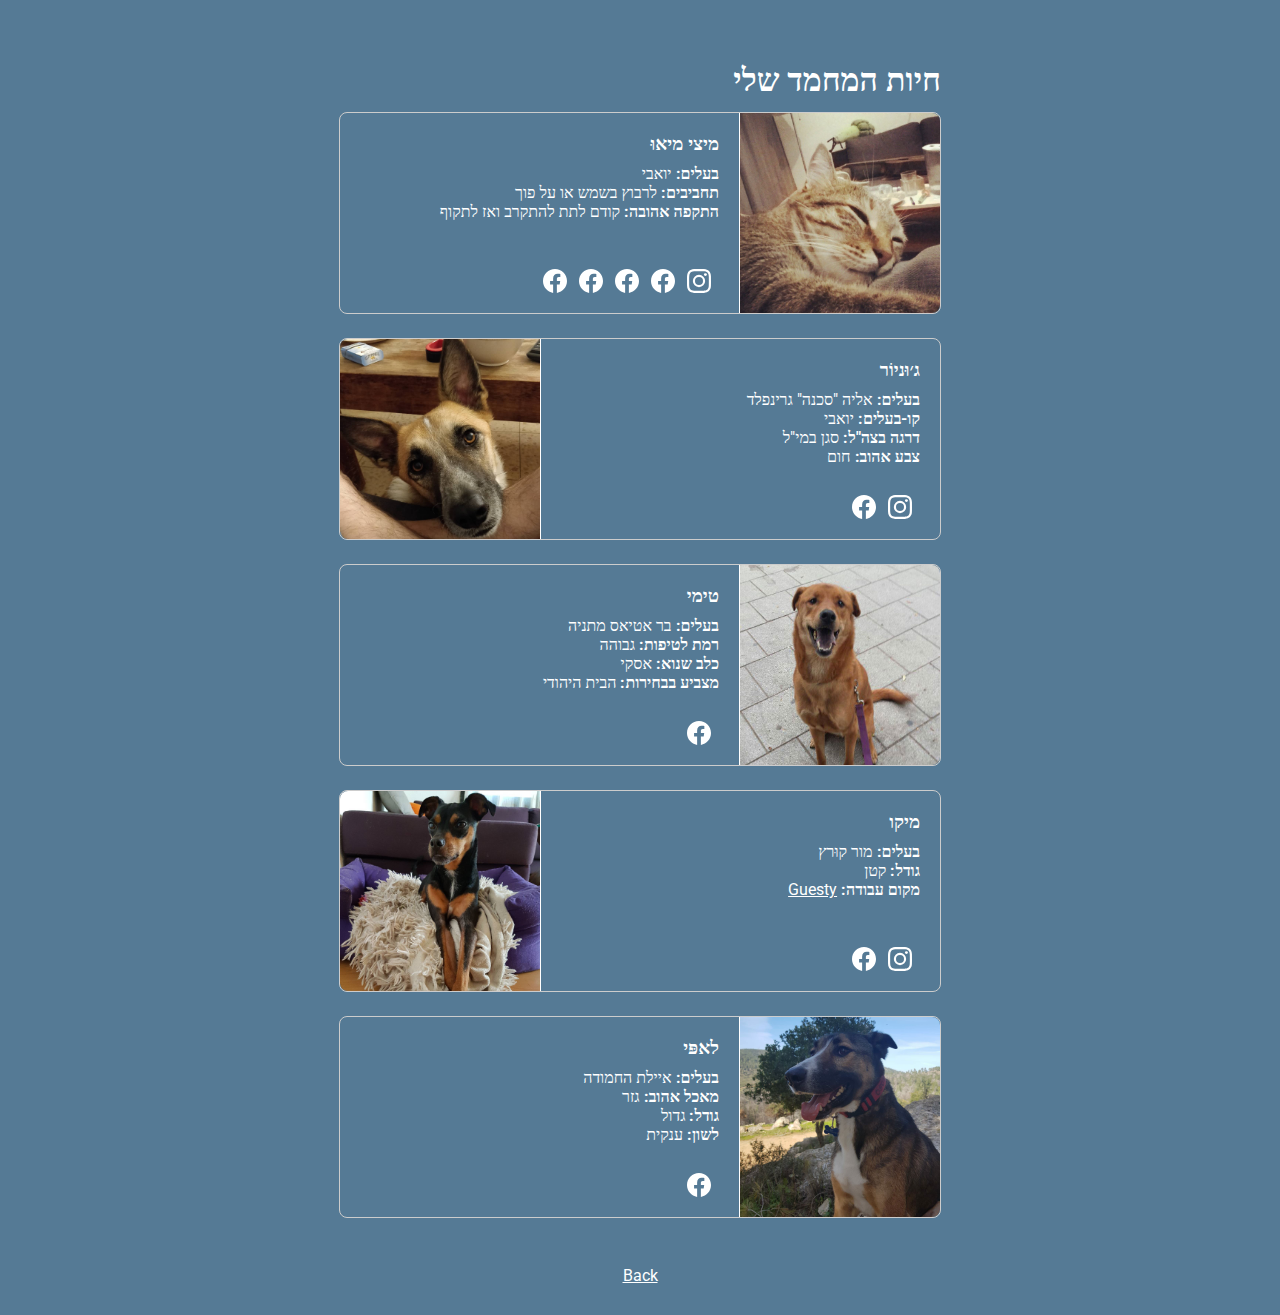
==== pets/index.html @ 9881aac6 "Add Pets page" ====
<!DOCTYPE html>
<html>
<head>
  <meta charset="utf-8" />
  <meta name="viewport" content="width=device-width, initial-scale=1" />

  <title>Yoavi - Pets</title>

  <link rel="icon" type="image/png" href="https://yoavi.codes/favicon.png" />
  <link href="//fonts.googleapis.com/css?family=Roboto" rel="stylesheet" />
  <link href="../css/yoavi.css" rel="stylesheet" type="text/css" />
  <link href="../css/pets.css" rel="stylesheet" type="text/css" />

  <meta property="og:title" content="Yoavi - Pets" />
  <meta property="og:description" content="Freelance web Developer" />
  <meta property="og:image" content="https://yoavi.codes/images/me.jpg" />
  <meta property="og:url" content="https://yoavi.codes/" />
  <meta property="og:site_name" content="Yoavi" />

  <meta name="twitter:title" content="Yoavi - Pets" />
  <meta name="twitter:description" content="Freelance web Developer" />
  <meta name="twitter:image" content="https://yoavi.codes/images/me.jpg" />
  <meta name="twitter:image:alt" content="Yoavi" />
  <meta name="twitter:card" content="summary" />
  <meta name="twitter:site" content="@yoavmatchulsky" />

  <!-- Google Tag Manager -->
  <script>(function(w,d,s,l,i){w[l]=w[l]||[];w[l].push({'gtm.start':
  new Date().getTime(),event:'gtm.js'});var f=d.getElementsByTagName(s)[0],
  j=d.createElement(s),dl=l!='dataLayer'?'&l='+l:'';j.async=true;j.src=
  'https://www.googletagmanager.com/gtm.js?id='+i+dl;f.parentNode.insertBefore(j,f);
  })(window,document,'script','dataLayer','GTM-MXPGCRL');</script>
  <!-- End Google Tag Manager -->
</head>
<body class="rtl yoavi-pets">
  <!-- Google Tag Manager (noscript) -->
  <noscript><iframe src="https://www.googletagmanager.com/ns.html?id=GTM-MXPGCRL"
  height="0" width="0" style="display:none;visibility:hidden"></iframe></noscript>
  <!-- End Google Tag Manager (noscript) -->

  <div class="container">
    <h1>חיות המחמד שלי</h1>

    <article class="pet">
      <div class="image">
        <img src="../images/pets/mitzi.jpg" />
      </div>

      <div class="content">
        <h3>מיצי מיאו&#x05BC;</h3>
        <p><strong>בעלים:</strong> יואבי</p>
        <p><strong>תחביבים:</strong> לרבוץ בשמש או על פוך</p>
        <p><strong>התקפה אהובה:</strong> קודם לתת להתקרב ואז לתקוף</p>

        <section class="socials">
          <a href="https://instagram.com/yoavmatchulsky" target="_blank" rel="noopener">
            <img src="../images/instagram.svg" />
          </a>
          <a href="https://www.facebook.com/mitzi.miu.3" target="_blank" rel="noopener">
            <img src="../images/facebook.svg" />
          </a>
          <a href="https://www.facebook.com/mitzi.miu.35" target="_blank" rel="noopener">
            <img src="../images/facebook.svg" />
          </a>
          <a href="https://www.facebook.com/mitzi.miu.33" target="_blank" rel="noopener">
            <img src="../images/facebook.svg" />
          </a>
          <a href="https://www.facebook.com/profile.php?id=100004191030526" target="_blank" rel="noopener">
            <img src="../images/facebook.svg" />
          </a>
        </section>
      </div>
    </article>

    <article class="pet">
      <div class="image">
        <img src="../images/pets/junior.jpg" />
      </div>

      <div class="content">
        <h3>ג׳ו&#x05BC;ניו&#x05B9;ר</h3>
        <p><strong>בעלים:</strong> אליה "סכנה" גרינפלד</p>
        <p><strong>קו-בעלים:</strong> יואבי</p>
        <p><strong>דרגה בצה"ל:</strong> סגן במי"ל</p>
        <p><strong>צבע אהוב:</strong> חום</p>

        <section class="socials">
          <a href="https://instagram.com/eliahaben" target="_blank" rel="noopener">
            <img src="../images/instagram.svg" />
          </a>
          <a href="https://www.facebook.com/Eliaben" target="_blank" rel="noopener">
            <img src="../images/facebook.svg" />
          </a>
        </section>
      </div>
    </article>

    <article class="pet">
      <div class="image">
        <img src="../images/pets/timmy.jpg" />
      </div>

      <div class="content">
        <h3>טימי</h3>
        <p><strong>בעלים:</strong> בר אטיאס מתניה</p>
        <p><strong>רמת לטיפות:</strong> גבוהה</p>
        <p><strong>כלב שנוא:</strong> אסקי</p>
        <p><strong>מצביע בבחירות:</strong> הבית היהודי</p>

        <section class="socials">
          <a href="https://www.facebook.com/bar.matanya" target="_blank" rel="noopener">
            <img src="../images/facebook.svg" />
          </a>
        </section>
      </div>
    </article>

    <article class="pet">
      <div class="image">
        <img src="../images/pets/miko.jpg" />
      </div>

      <div class="content">
        <h3>מיקו</h3>
        <p><strong>בעלים:</strong> מור קו&#x05BC;רץ</p>
        <p><strong>גודל:</strong> קטן</p>
        <p><strong>מקום עבודה:</strong> <a href="https://www.guesty.com/" target="_blank" rel="noopener">Guesty</a></p>

        <section class="socials">
          <a href="https://instagram.com/morkorc" target="_blank" rel="noopener">
            <img src="../images/instagram.svg" />
          </a>
          <a href="https://www.facebook.com/mor.korc" target="_blank" rel="noopener">
            <img src="../images/facebook.svg" />
          </a>
        </section>
      </div>
    </article>

    <article class="pet">
      <div class="image">
        <img src="../images/pets/lapi.jpg" />
      </div>

      <div class="content">
        <h3>לאפ&#x05BC;י</h3>
        <p><strong>בעלים:</strong> איילת החמודה</p>
        <p><strong>מאכל אהוב:</strong> גזר</p>
        <p><strong>גודל:</strong> גדול</p>
        <p><strong>לשון:</strong> ענקית</p>

        <section class="socials">
          <a href="https://www.facebook.com/ayeletgo" target="_blank" rel="noopener">
            <img src="../images/facebook.svg" />
          </a>
        </section>
      </div>
    </article>
  </div>

  <nav>
    <a href="../">Back</a>
  </nav>
</body>
</html>
---- css/yoavi.css ----
body {
  background: #557a95;
  color: white;
  padding: 0;
  margin: 0;
  display: flex;
  flex-direction: column;
  align-items: center;
  justify-content: center;
  height: 100vh;
  font-family: 'Roboto';
}

article {
  height: 200px;
  width: 600px;
  border: 1px solid #ccc;
  border-radius: 8px;
  display: flex;
}

article img.me {
  width: 200px;
  height: 200px;
  border-top-left-radius: 8px;
  border-bottom-left-radius: 8px;
}

article .content {
  padding: 20px;
  display: flex;
  flex-direction: column;
  /*background: #121212;*/
  border-top-right-radius: 8px;
  border-bottom-right-radius: 8px;
}

.content p {
  margin: 0 0 .5em;
  font-size: 16px;
}

.content p:last-of-type {
  flex-grow: 1;
}

h1 {
  line-height: 1;
  margin: 0 0 .5em;
  font-size: 32px;
  font-weight: bold;
}

h2 {
  line-height: 1;
  margin: 0 0 .5em;
  font-size: 24px;
  font-weight: bold;
}

.socials a {
  text-decoration: none;
}

.socials a img {
  width: 24px;
  height: 24px;
  margin-right: 8px;
  vertical-align: top;
}

a {
  text-decoration: underline;
  color: white;
}

nav {
  text-align: right;
  margin-top: 8px;
}

nav ul {
  width: 100%;
  list-style: none;
  padding: 0;
  margin: 0;
}

nav ul li {
  display: inline-block;
  margin: 0 8px;
}

@media only screen and (max-width: 720px) {
  article {
    border: 0;
    flex-direction: column;
    text-align: center;
    width: 100%;
    padding: 0;
    height: auto;
  }

  article img.me {
    margin: 0 auto;
    border-radius: 8px;
    border: 1px solid #ccc;
  }

  article .content {
    padding: 20px 0;
  }

  .socials {
    margin-top: 10px;
  }

  nav {
    border-top: 1px solid #ccc;
    padding-top: .5em;
  }
}

body.rtl {
  direction: rtl;
  unicode-bidi: normal;
}
---- css/pets.css ----
body.yoavi-pets {
  min-height: 100vh;
  height: auto;
}

body.yoavi-pets .container {
  margin: 24px;
}

.yoavi-pets h1 {
  margin-top: 40px;
}

.yoavi-pets article {
  margin-bottom: 24px;
}

.yoavi-pets .image {
  width: 200px;
  height: 200px;
  border-top-right-radius: 8px;
  border-bottom-right-radius: 8px;
  display: flex;
  align-items: center;
  justify-content: center;
  flex-shrink: 0;
  border-left: 1px solid white;
}

.yoavi-pets .image img {
  max-width: 200px;
  max-height: 200px;
  border-top-right-radius: 8px;
  border-bottom-right-radius: 8px;
}

.yoavi-pets .content {
  flex-grow: 1;
}

.yoavi-pets .content h3 {
  margin-top: 0;
  margin-bottom: .5em;
}

.yoavi-pets .content p {
  margin: 0;
}

.yoavi-pets article:nth-child(odd) {
  flex-direction: row-reverse;
}

.yoavi-pets article:nth-child(odd) .image,
.yoavi-pets article:nth-child(odd) .image img {
  border-top-right-radius: 0;
  border-bottom-right-radius: 0;
  border-top-left-radius: 8px;
  border-bottom-left-radius: 8px;
}

.yoavi-pets article:nth-child(odd) .image {
  border-left: none;
  border-right: 1px solid white;
}

.yoavi-pets nav {
  width: 100%;
  margin: 0 0 30px;
  text-align: center;
}

@media only screen and (max-width: 720px) {
  .yoavi-pets h1 {
    margin-top: 0;
  }

  .yoavi-pets article {
    border: 1px solid #eee;
    text-align: right;
    margin-right: 0;
    padding: 0;
    margin-left: 0;
    margin-right: 0;
    flex-direction: column !important;
    width: 320px;
  }

  .yoavi-pets article .image {
    border-radius: 0;
    border-top-left-radius: 8px;
    border-top-right-radius: 8px;
    background-color: #fff;
    border: 0 !important;
    height: 320px;
    width: 320px;
  }

  .yoavi-pets article .image img {
    border-radius: 0;
    border-top-left-radius: 8px;
    border-top-right-radius: 8px;
    max-width: 320px;
    max-height: 320px;
  }

  .yoavi-pets article .content {
    padding-left: 8px;
    padding: 20px;
    max-width: 320px;
  }

  .yoavi-pets article .socials {
    margin-top: 20px;
  }

  nav {
    border-top: 0;
    padding-top: 0;
  }
}
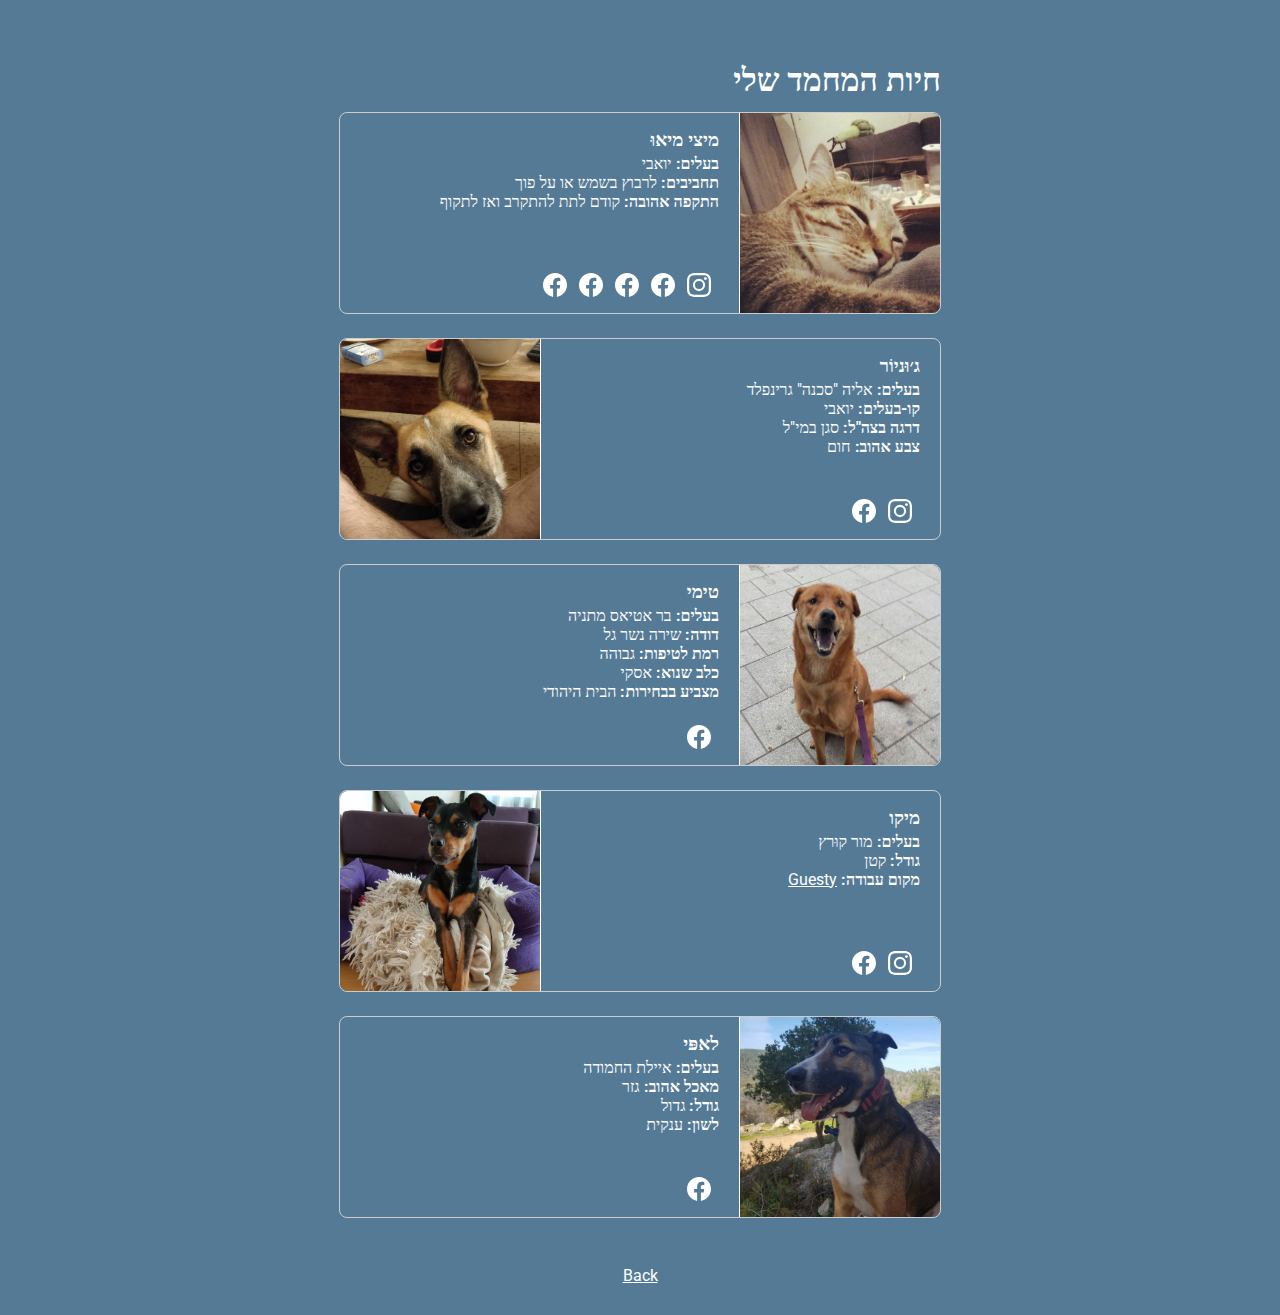
==== commit 548e49d5: "Pets: Add shira to timmy" ====
--- a/pets/index.html
+++ b/pets/index.html
@@ -103,6 +103,7 @@
       <div class="content">
         <h3>טימי</h3>
         <p><strong>בעלים:</strong> בר אטיאס מתניה</p>
+        <p><strong>דודה:</strong> שירה נשר גל</p>
         <p><strong>רמת לטיפות:</strong> גבוהה</p>
         <p><strong>כלב שנוא:</strong> אסקי</p>
         <p><strong>מצביע בבחירות:</strong> הבית היהודי</p>
--- a/css/pets.css
+++ b/css/pets.css
@@ -36,11 +36,12 @@
 
 .yoavi-pets .content {
   flex-grow: 1;
+  padding: 16px 20px;
 }
 
 .yoavi-pets .content h3 {
   margin-top: 0;
-  margin-bottom: .5em;
+  margin-bottom: .15em;
 }
 
 .yoavi-pets .content p {
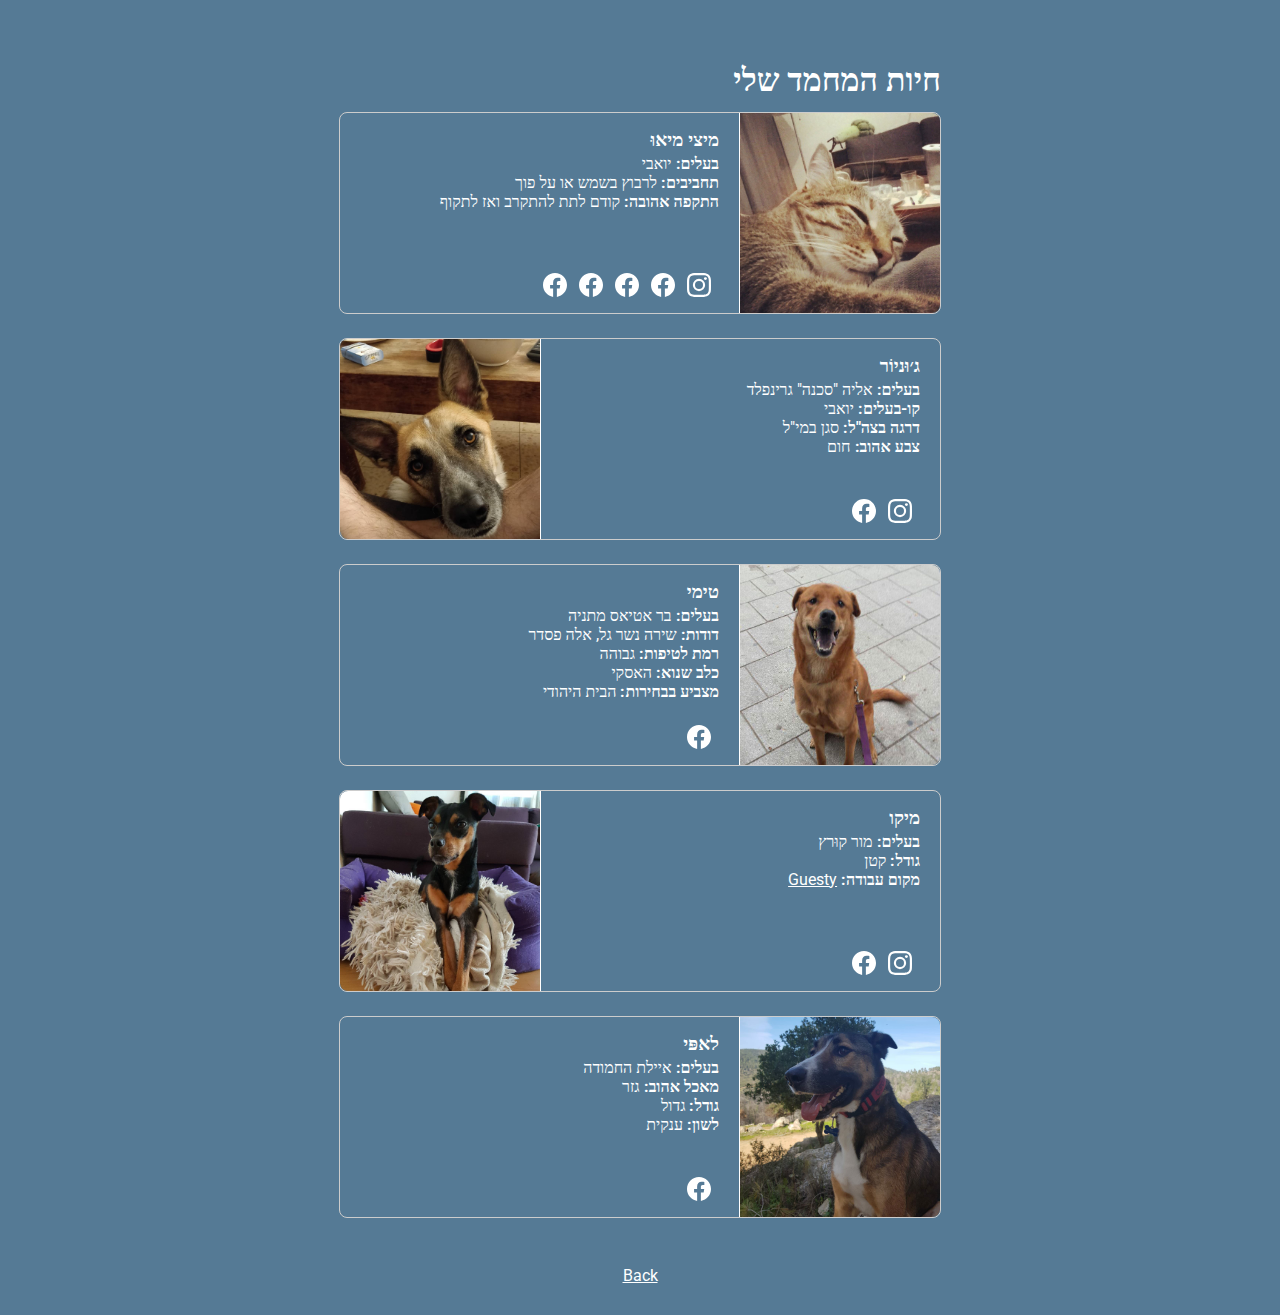
==== commit a0242ef0: "Pets: Add Ella to Timmy" ====
--- a/pets/index.html
+++ b/pets/index.html
@@ -103,9 +103,9 @@
       <div class="content">
         <h3>טימי</h3>
         <p><strong>בעלים:</strong> בר אטיאס מתניה</p>
-        <p><strong>דודה:</strong> שירה נשר גל</p>
+        <p><strong>דודות:</strong> שירה נשר גל, אלה פסדר</p>
         <p><strong>רמת לטיפות:</strong> גבוהה</p>
-        <p><strong>כלב שנוא:</strong> אסקי</p>
+        <p><strong>כלב שנוא:</strong> האסקי</p>
         <p><strong>מצביע בבחירות:</strong> הבית היהודי</p>
 
         <section class="socials">
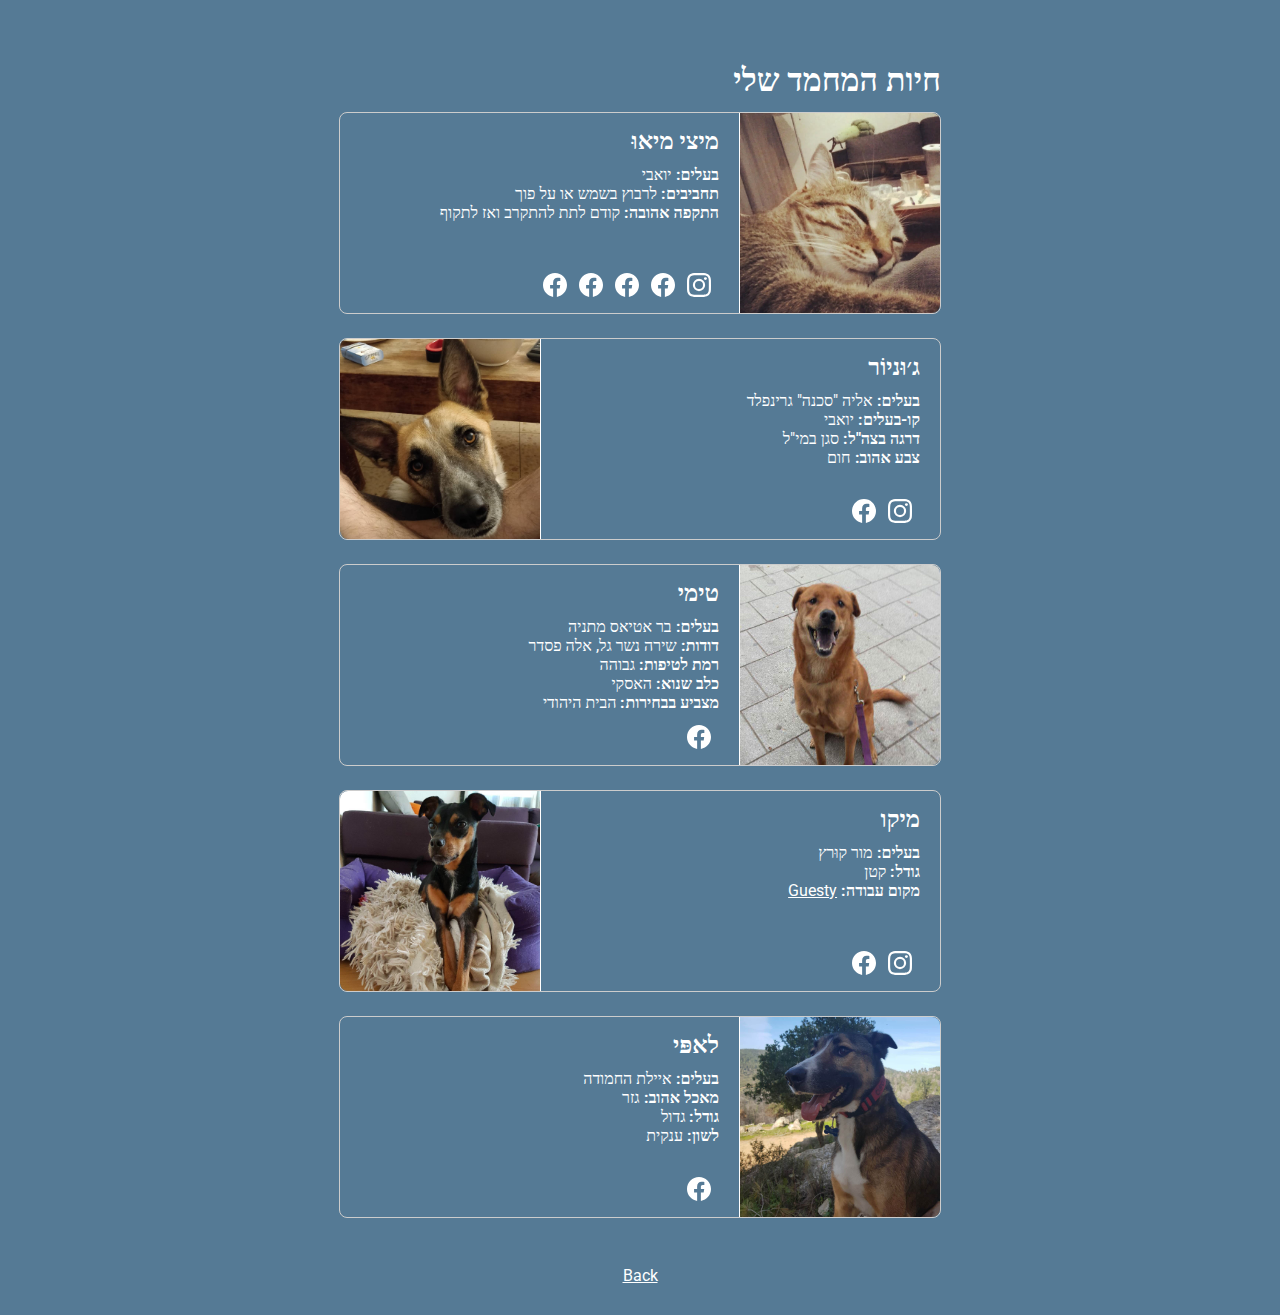
==== commit e2d25f29: "Accessibility fixes" ====
--- a/pets/index.html
+++ b/pets/index.html
@@ -1,5 +1,5 @@
 <!DOCTYPE html>
-<html>
+<html lang="he">
 <head>
   <meta charset="utf-8" />
   <meta name="viewport" content="width=device-width, initial-scale=1" />
@@ -7,9 +7,11 @@
   <title>Yoavi - Pets</title>
 
   <link rel="icon" type="image/png" href="https://yoavi.codes/favicon.png" />
-  <link href="//fonts.googleapis.com/css?family=Roboto" rel="stylesheet" />
+  <link href="//fonts.googleapis.com/css?family=Roboto&display=swap" rel="stylesheet" />
   <link href="../css/yoavi.css" rel="stylesheet" type="text/css" />
   <link href="../css/pets.css" rel="stylesheet" type="text/css" />
+
+  <meta name="description" content="Freelance web Developer" />
 
   <meta property="og:title" content="Yoavi - Pets" />
   <meta property="og:description" content="Freelance web Developer" />
@@ -43,30 +45,30 @@
 
     <article class="pet">
       <div class="image">
-        <img src="../images/pets/mitzi.jpg" />
+        <img src="../images/pets/mitzi.jpg" alt="מיצי מיאו" />
       </div>
 
       <div class="content">
-        <h3>מיצי מיאו&#x05BC;</h3>
+        <h2>מיצי מיאו&#x05BC;</h2>
         <p><strong>בעלים:</strong> יואבי</p>
         <p><strong>תחביבים:</strong> לרבוץ בשמש או על פוך</p>
         <p><strong>התקפה אהובה:</strong> קודם לתת להתקרב ואז לתקוף</p>
 
         <section class="socials">
           <a href="https://instagram.com/yoavmatchulsky" target="_blank" rel="noopener">
-            <img src="../images/instagram.svg" />
+            <img src="../images/instagram.svg" alt="Instagram Logo" />
           </a>
           <a href="https://www.facebook.com/mitzi.miu.3" target="_blank" rel="noopener">
-            <img src="../images/facebook.svg" />
+            <img src="../images/facebook.svg" alt="Facebook Logo" />
           </a>
           <a href="https://www.facebook.com/mitzi.miu.35" target="_blank" rel="noopener">
-            <img src="../images/facebook.svg" />
+            <img src="../images/facebook.svg" alt="Facebook Logo" />
           </a>
           <a href="https://www.facebook.com/mitzi.miu.33" target="_blank" rel="noopener">
-            <img src="../images/facebook.svg" />
+            <img src="../images/facebook.svg" alt="Facebook Logo" />
           </a>
           <a href="https://www.facebook.com/profile.php?id=100004191030526" target="_blank" rel="noopener">
-            <img src="../images/facebook.svg" />
+            <img src="../images/facebook.svg" alt="Facebook Logo" />
           </a>
         </section>
       </div>
@@ -74,11 +76,11 @@
 
     <article class="pet">
       <div class="image">
-        <img src="../images/pets/junior.jpg" />
+        <img src="../images/pets/junior.jpg" alt="ג'וניור" />
       </div>
 
       <div class="content">
-        <h3>ג׳ו&#x05BC;ניו&#x05B9;ר</h3>
+        <h2>ג׳ו&#x05BC;ניו&#x05B9;ר</h2>
         <p><strong>בעלים:</strong> אליה "סכנה" גרינפלד</p>
         <p><strong>קו-בעלים:</strong> יואבי</p>
         <p><strong>דרגה בצה"ל:</strong> סגן במי"ל</p>
@@ -86,10 +88,10 @@
 
         <section class="socials">
           <a href="https://instagram.com/eliahaben" target="_blank" rel="noopener">
-            <img src="../images/instagram.svg" />
+            <img src="../images/instagram.svg" alt="Instagram Logo" />
           </a>
           <a href="https://www.facebook.com/Eliaben" target="_blank" rel="noopener">
-            <img src="../images/facebook.svg" />
+            <img src="../images/facebook.svg" alt="Facebook Logo" />
           </a>
         </section>
       </div>
@@ -97,11 +99,11 @@
 
     <article class="pet">
       <div class="image">
-        <img src="../images/pets/timmy.jpg" />
+        <img src="../images/pets/timmy.jpg" alt="טימי" />
       </div>
 
       <div class="content">
-        <h3>טימי</h3>
+        <h2>טימי</h2>
         <p><strong>בעלים:</strong> בר אטיאס מתניה</p>
         <p><strong>דודות:</strong> שירה נשר גל, אלה פסדר</p>
         <p><strong>רמת לטיפות:</strong> גבוהה</p>
@@ -110,7 +112,7 @@
 
         <section class="socials">
           <a href="https://www.facebook.com/bar.matanya" target="_blank" rel="noopener">
-            <img src="../images/facebook.svg" />
+            <img src="../images/facebook.svg" alt="Facebook Logo" />
           </a>
         </section>
       </div>
@@ -118,21 +120,21 @@
 
     <article class="pet">
       <div class="image">
-        <img src="../images/pets/miko.jpg" />
+        <img src="../images/pets/miko.jpg" alt="מיקו" />
       </div>
 
       <div class="content">
-        <h3>מיקו</h3>
+        <h2>מיקו</h2>
         <p><strong>בעלים:</strong> מור קו&#x05BC;רץ</p>
         <p><strong>גודל:</strong> קטן</p>
         <p><strong>מקום עבודה:</strong> <a href="https://www.guesty.com/" target="_blank" rel="noopener">Guesty</a></p>
 
         <section class="socials">
           <a href="https://instagram.com/morkorc" target="_blank" rel="noopener">
-            <img src="../images/instagram.svg" />
+            <img src="../images/instagram.svg" alt="Instagram Logo" />
           </a>
           <a href="https://www.facebook.com/mor.korc" target="_blank" rel="noopener">
-            <img src="../images/facebook.svg" />
+            <img src="../images/facebook.svg" alt="Facebook Logo" />
           </a>
         </section>
       </div>
@@ -140,11 +142,11 @@
 
     <article class="pet">
       <div class="image">
-        <img src="../images/pets/lapi.jpg" />
+        <img src="../images/pets/lapi.jpg" alt="לאפי" />
       </div>
 
       <div class="content">
-        <h3>לאפ&#x05BC;י</h3>
+        <h2>לאפ&#x05BC;י</h2>
         <p><strong>בעלים:</strong> איילת החמודה</p>
         <p><strong>מאכל אהוב:</strong> גזר</p>
         <p><strong>גודל:</strong> גדול</p>
@@ -152,7 +154,7 @@
 
         <section class="socials">
           <a href="https://www.facebook.com/ayeletgo" target="_blank" rel="noopener">
-            <img src="../images/facebook.svg" />
+            <img src="../images/facebook.svg" alt="Facebook Logo" />
           </a>
         </section>
       </div>
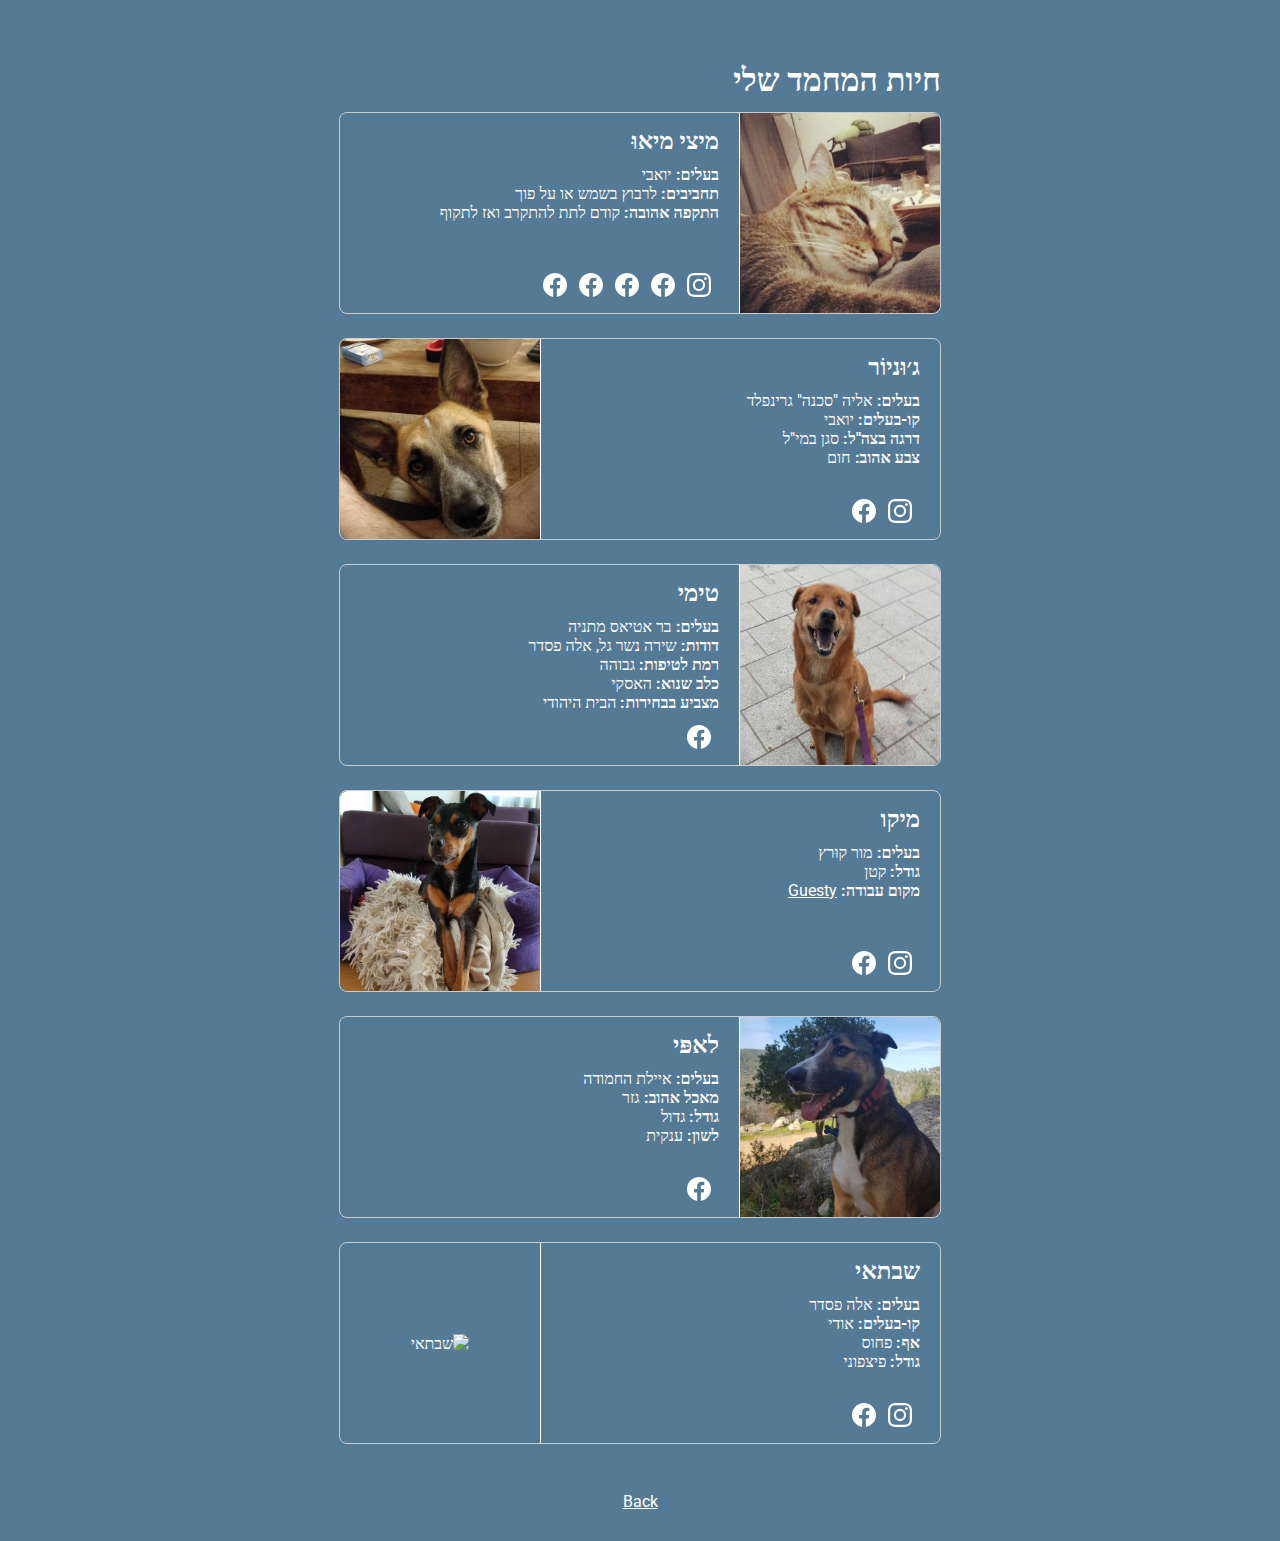
==== commit 8462ac00: "Add Shabtai to pets" ====
--- a/pets/index.html
+++ b/pets/index.html
@@ -74,7 +74,7 @@
       </div>
     </article>
 
-    <article class="pet">
+    <article class="pet" id="junior">
       <div class="image">
         <img src="../images/pets/junior.jpg" alt="ג'וניור" />
       </div>
@@ -97,7 +97,7 @@
       </div>
     </article>
 
-    <article class="pet">
+    <article class="pet" id="timmy">
       <div class="image">
         <img src="../images/pets/timmy.jpg" alt="טימי" />
       </div>
@@ -118,7 +118,7 @@
       </div>
     </article>
 
-    <article class="pet">
+    <article class="pet" id="miko">
       <div class="image">
         <img src="../images/pets/miko.jpg" alt="מיקו" />
       </div>
@@ -140,7 +140,7 @@
       </div>
     </article>
 
-    <article class="pet">
+    <article class="pet" id="lapi">
       <div class="image">
         <img src="../images/pets/lapi.jpg" alt="לאפי" />
       </div>
@@ -159,6 +159,29 @@
         </section>
       </div>
     </article>
+
+    <article class="pet" id="shabtai">
+      <div class="image">
+        <img src="../images/pets/shabtai.jpg" alt="שבתאי" />
+      </div>
+
+      <div class="content">
+        <h2>שבתאי</h2>
+        <p><strong>בעלים:</strong> אלה פסדר</p>
+        <p><strong>קו-בעלים:</strong> אודי</p>
+        <p><strong>אף:</strong> פחוס</p>
+        <p><strong>גודל:</strong> פיצפוני</p>
+
+        <section class="socials">
+          <a href="https://www.instagram.com/pasderella/" target="_blank" rel="noopener">
+            <img src="../images/instagram.svg" alt="Instagram Logo" />
+          </a>
+          <a href="https://www.facebook.com/ella.pasder" target="_blank" rel="noopener">
+            <img src="../images/facebook.svg" alt="Facebook Logo" />
+          </a>
+        </section>
+      </div>
+    </article>
   </div>
 
   <nav>
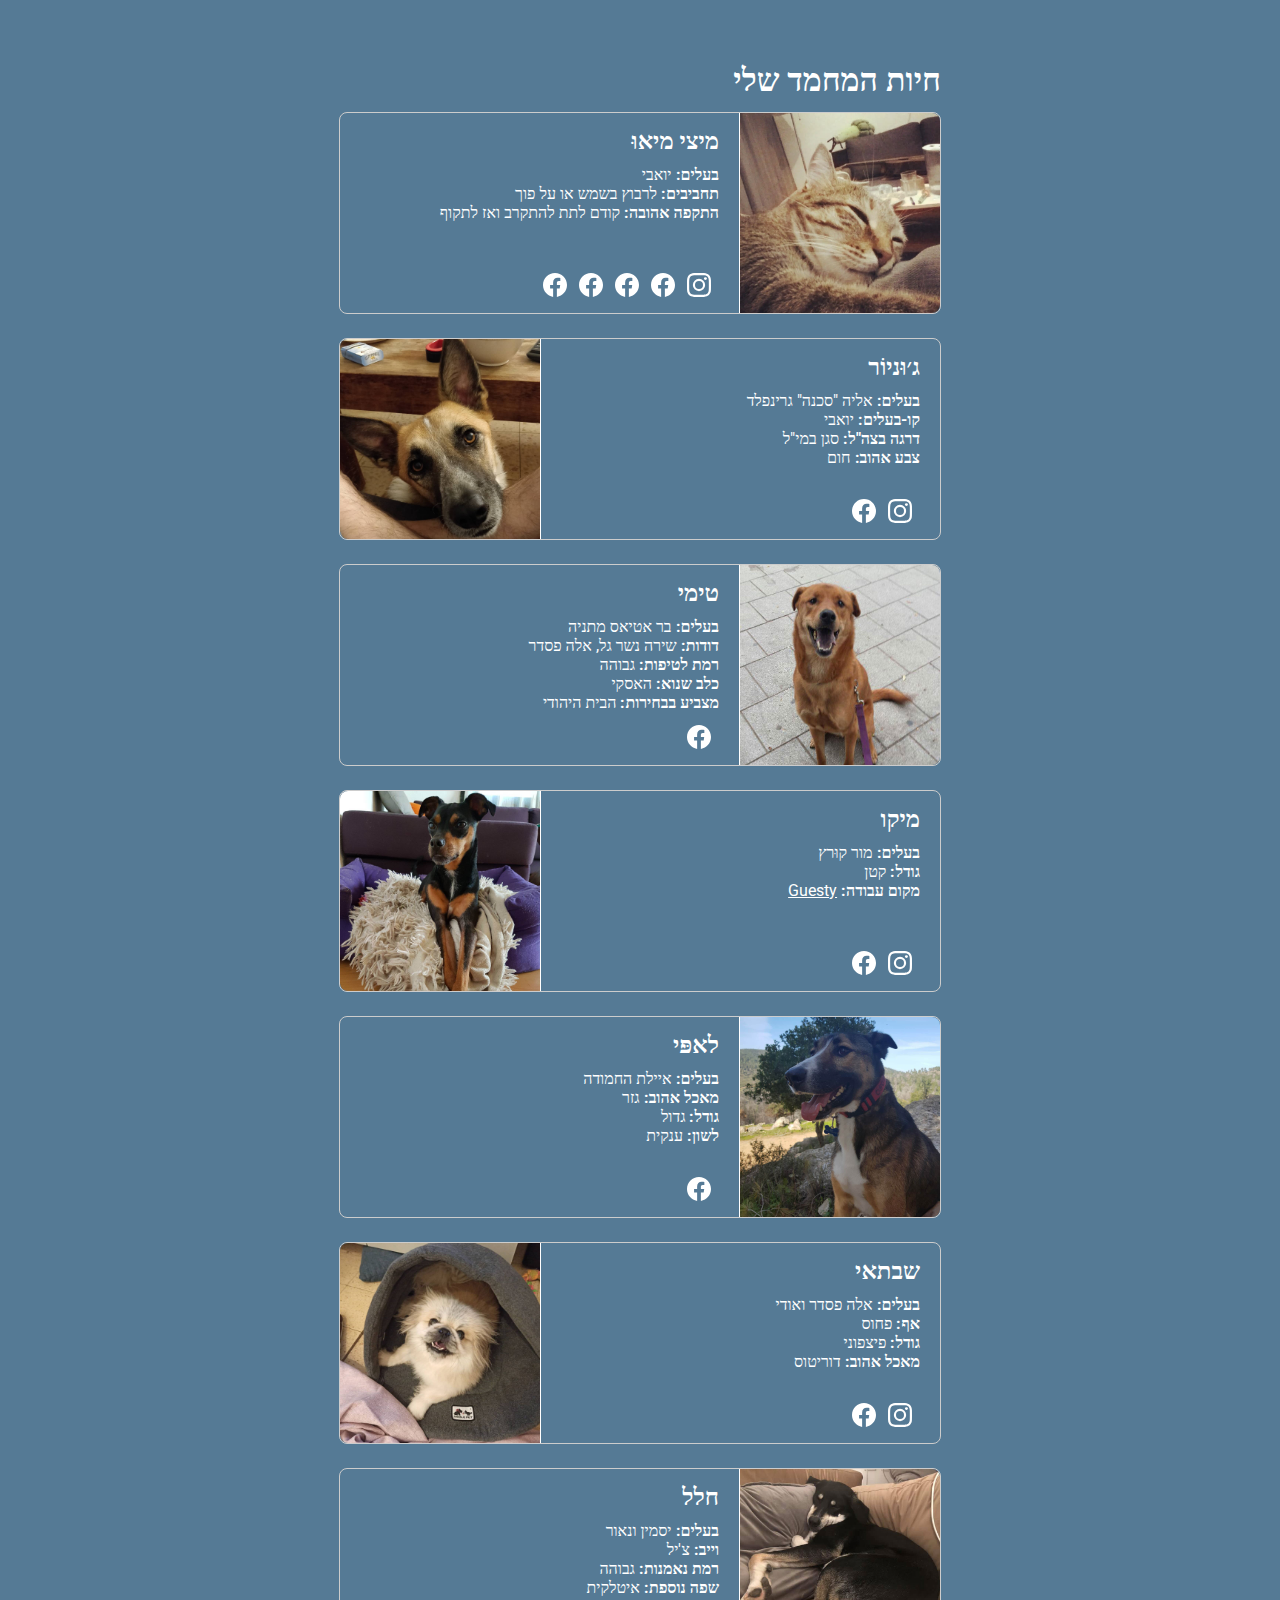
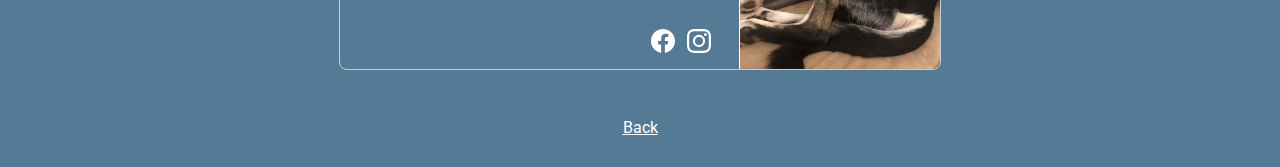
==== commit 867281ea: "Add Halal to pets" ====
--- a/pets/index.html
+++ b/pets/index.html
@@ -167,16 +167,39 @@
 
       <div class="content">
         <h2>שבתאי</h2>
-        <p><strong>בעלים:</strong> אלה פסדר</p>
-        <p><strong>קו-בעלים:</strong> אודי</p>
+        <p><strong>בעלים:</strong> אלה פסדר ואודי</p>
         <p><strong>אף:</strong> פחוס</p>
         <p><strong>גודל:</strong> פיצפוני</p>
+        <p><strong>מאכל אהוב:</strong> דוריטוס</p>
 
         <section class="socials">
           <a href="https://www.instagram.com/pasderella/" target="_blank" rel="noopener">
             <img src="../images/instagram.svg" alt="Instagram Logo" />
           </a>
           <a href="https://www.facebook.com/ella.pasder" target="_blank" rel="noopener">
+            <img src="../images/facebook.svg" alt="Facebook Logo" />
+          </a>
+        </section>
+      </div>
+    </article>
+
+    <article class="pet" id="halal">
+      <div class="image">
+        <img src="../images/pets/halal.jpg" alt="חלל" />
+      </div>
+
+      <div class="content">
+        <h2>חלל</h2>
+        <p><strong>בעלים:</strong> יסמין ונאור</p>
+        <p><strong>וייב:</strong> צ'יל</p>
+        <p><strong>רמת נאמנות:</strong> גבוהה</p>
+        <p><strong>שפה נוספת:</strong> איטלקית</p>
+
+        <section class="socials">
+          <a href="https://www.instagram.com/yasmincaspin/" target="_blank" rel="noopener">
+            <img src="../images/instagram.svg" alt="Instagram Logo" />
+          </a>
+          <a href="https://www.facebook.com/naorg" target="_blank" rel="noopener">
             <img src="../images/facebook.svg" alt="Facebook Logo" />
           </a>
         </section>
